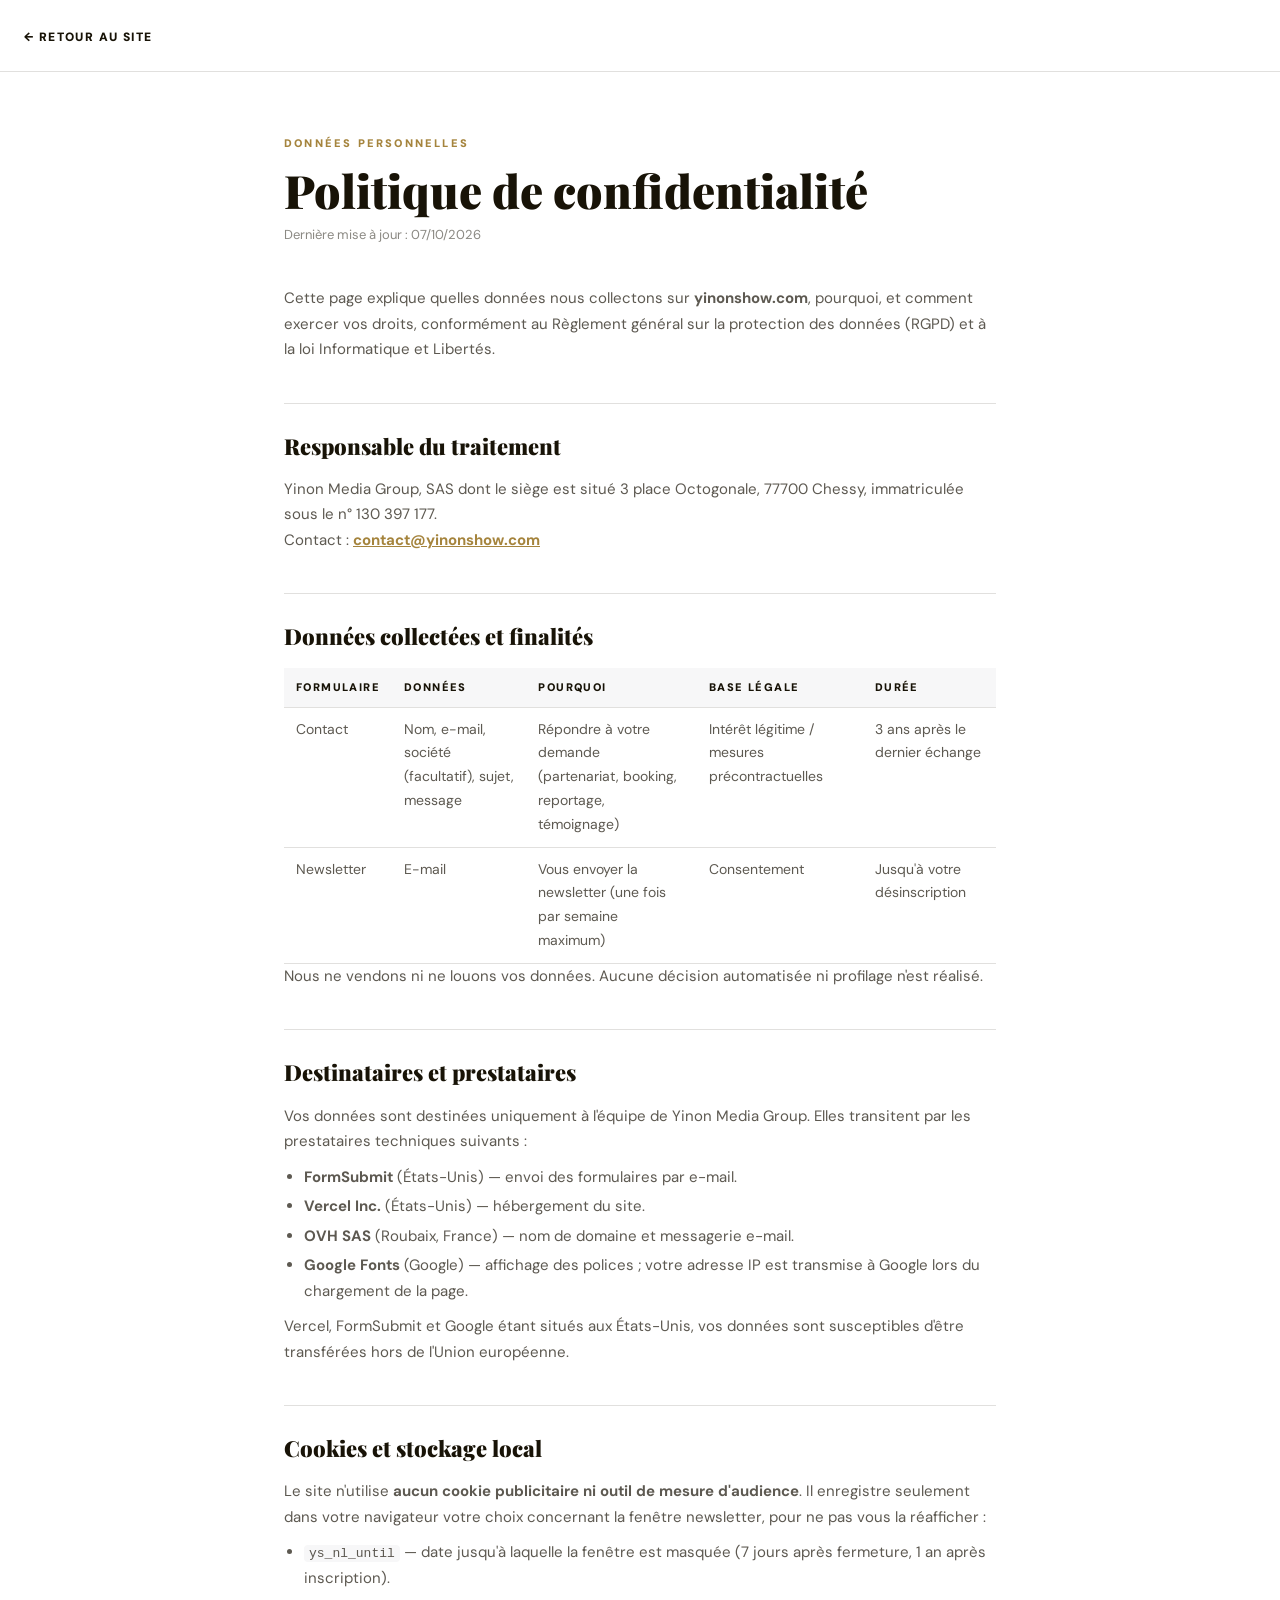
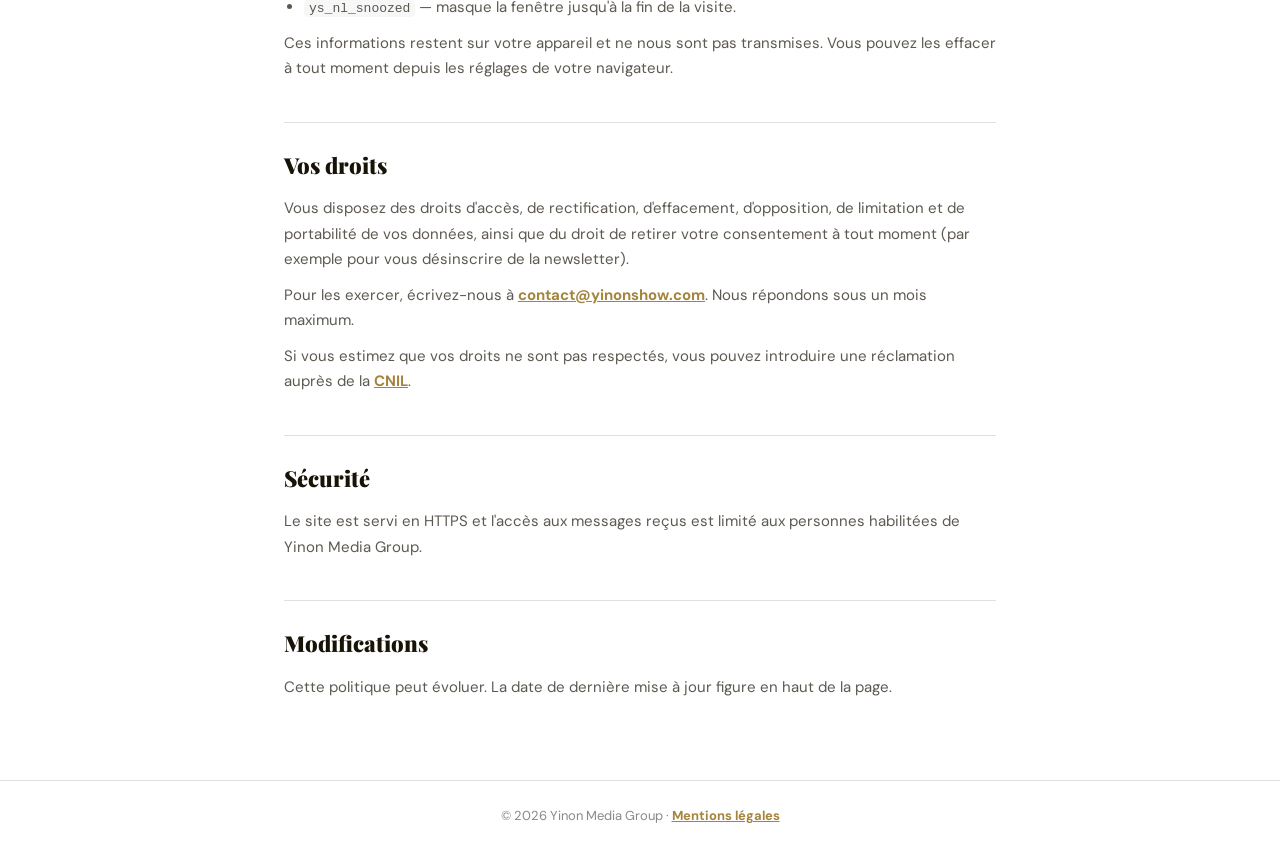
==== confidentialite.html @ 09d11146 "Add files via upload" ====
<!DOCTYPE html>
<html lang="fr">
<head>
<meta charset="UTF-8">
<meta name="viewport" content="width=device-width, initial-scale=1">
<title>Confidentialité — YinonShow</title>
<meta name="robots" content="noindex">
<link rel="preconnect" href="https://fonts.googleapis.com">
<link rel="preconnect" href="https://fonts.gstatic.com" crossorigin>
<link href="https://fonts.googleapis.com/css2?family=DM+Sans:wght@400;500;700;900&family=Playfair+Display:wght@700;900&display=swap" rel="stylesheet">
<style>
:root{--ink:#181307;--ink70:rgba(24,19,7,.70);--ink50:rgba(24,19,7,.50);--line:rgba(24,19,7,.13);
  --gold:#C9AB67;--gold-dp:#A5843D;--cream2:#F7F7F8}
*{box-sizing:border-box;margin:0;padding:0}
body{font-family:'DM Sans',sans-serif;background:#fff;color:var(--ink);line-height:1.7}
a{color:var(--gold-dp);font-weight:700}
.top{border-bottom:1px solid var(--line);padding:22px 24px}
.top a{font-size:12px;font-weight:900;letter-spacing:1.4px;text-transform:uppercase;text-decoration:none;color:var(--ink)}
main{max-width:760px;margin:0 auto;padding:56px 24px 80px}
.kick{font-size:11px;font-weight:900;letter-spacing:2.2px;text-transform:uppercase;color:var(--gold-dp)}
h1{font-family:'Playfair Display',serif;font-weight:900;font-size:clamp(32px,5vw,46px);line-height:1.1;margin:10px 0 8px}
.maj{font-size:13px;color:var(--ink50);margin-bottom:40px}
h2{font-family:'Playfair Display',serif;font-weight:900;font-size:22px;margin:40px 0 12px;padding-top:24px;border-top:1px solid var(--line)}
p,li{font-size:15px;color:var(--ink70)}
p+p,p+ul,ul+p{margin-top:10px}
ul{padding-left:20px}
li+li{margin-top:4px}
.tbl{overflow-x:auto;margin-top:8px}
table{width:100%;border-collapse:collapse;font-size:14px;min-width:520px}
th,td{text-align:left;vertical-align:top;padding:10px 12px;border-bottom:1px solid var(--line);color:var(--ink70)}
th{font-size:11px;font-weight:900;letter-spacing:1.4px;text-transform:uppercase;color:var(--ink);background:var(--cream2)}
code{font-size:13px;background:var(--cream2);padding:1px 5px;border-radius:4px}
footer{border-top:1px solid var(--line);padding:24px;text-align:center;font-size:13px;color:var(--ink50)}
</style>
</head>
<body>
<header class="top"><a href="index.html">← Retour au site</a></header>
<main>
  <span class="kick">Données personnelles</span>
  <h1>Politique de confidentialité</h1>
  <p class="maj">Dernière mise à jour : 07/10/2026</p>

  <p>Cette page explique quelles données nous collectons sur <strong>yinonshow.com</strong>, pourquoi, et comment exercer vos droits, conformément au Règlement général sur la protection des données (RGPD) et à la loi Informatique et Libertés.</p>

  <h2>Responsable du traitement</h2>
  <p>Yinon Media Group, SAS dont le siège est situé 3 place Octogonale, 77700 Chessy, immatriculée sous le n° 130 397 177.<br>
  Contact : <a href="mailto:contact@yinonshow.com">contact@yinonshow.com</a></p>

  <h2>Données collectées et finalités</h2>
  <div class="tbl">
  <table>
    <thead><tr><th>Formulaire</th><th>Données</th><th>Pourquoi</th><th>Base légale</th><th>Durée</th></tr></thead>
    <tbody>
      <tr><td>Contact</td><td>Nom, e-mail, société (facultatif), sujet, message</td><td>Répondre à votre demande (partenariat, booking, reportage, témoignage)</td><td>Intérêt légitime / mesures précontractuelles</td><td>3 ans après le dernier échange</td></tr>
      <tr><td>Newsletter</td><td>E-mail</td><td>Vous envoyer la newsletter (une fois par semaine maximum)</td><td>Consentement</td><td>Jusqu'à votre désinscription</td></tr>
    </tbody>
  </table>
  </div>
  <p>Nous ne vendons ni ne louons vos données. Aucune décision automatisée ni profilage n'est réalisé.</p>

  <h2>Destinataires et prestataires</h2>
  <p>Vos données sont destinées uniquement à l'équipe de Yinon Media Group. Elles transitent par les prestataires techniques suivants :</p>
  <ul>
    <li><strong>FormSubmit</strong> (États-Unis) — envoi des formulaires par e-mail.</li>
    <li><strong>Vercel Inc.</strong> (États-Unis) — hébergement du site.</li>
    <li><strong>OVH SAS</strong> (Roubaix, France) — nom de domaine et messagerie e-mail.</li>
    <li><strong>Google Fonts</strong> (Google) — affichage des polices ; votre adresse IP est transmise à Google lors du chargement de la page.</li>
  </ul>
  <p>Vercel, FormSubmit et Google étant situés aux États-Unis, vos données sont susceptibles d'être transférées hors de l'Union européenne.</p>

  <h2>Cookies et stockage local</h2>
  <p>Le site n'utilise <strong>aucun cookie publicitaire ni outil de mesure d'audience</strong>. Il enregistre seulement dans votre navigateur votre choix concernant la fenêtre newsletter, pour ne pas vous la réafficher :</p>
  <ul>
    <li><code>ys_nl_until</code> — date jusqu'à laquelle la fenêtre est masquée (7 jours après fermeture, 1 an après inscription).</li>
    <li><code>ys_nl_snoozed</code> — masque la fenêtre jusqu'à la fin de la visite.</li>
  </ul>
  <p>Ces informations restent sur votre appareil et ne nous sont pas transmises. Vous pouvez les effacer à tout moment depuis les réglages de votre navigateur.</p>

  <h2>Vos droits</h2>
  <p>Vous disposez des droits d'accès, de rectification, d'effacement, d'opposition, de limitation et de portabilité de vos données, ainsi que du droit de retirer votre consentement à tout moment (par exemple pour vous désinscrire de la newsletter).</p>
  <p>Pour les exercer, écrivez-nous à <a href="mailto:contact@yinonshow.com?subject=Données%20personnelles">contact@yinonshow.com</a>. Nous répondons sous un mois maximum.</p>
  <p>Si vous estimez que vos droits ne sont pas respectés, vous pouvez introduire une réclamation auprès de la <a href="https://www.cnil.fr/fr/plaintes" target="_blank" rel="noopener">CNIL</a>.</p>

  <h2>Sécurité</h2>
  <p>Le site est servi en HTTPS et l'accès aux messages reçus est limité aux personnes habilitées de Yinon Media Group.</p>

  <h2>Modifications</h2>
  <p>Cette politique peut évoluer. La date de dernière mise à jour figure en haut de la page.</p>
</main>
<footer>© 2026 Yinon Media Group · <a href="mentions-legales.html">Mentions légales</a></footer>
</body>
</html>
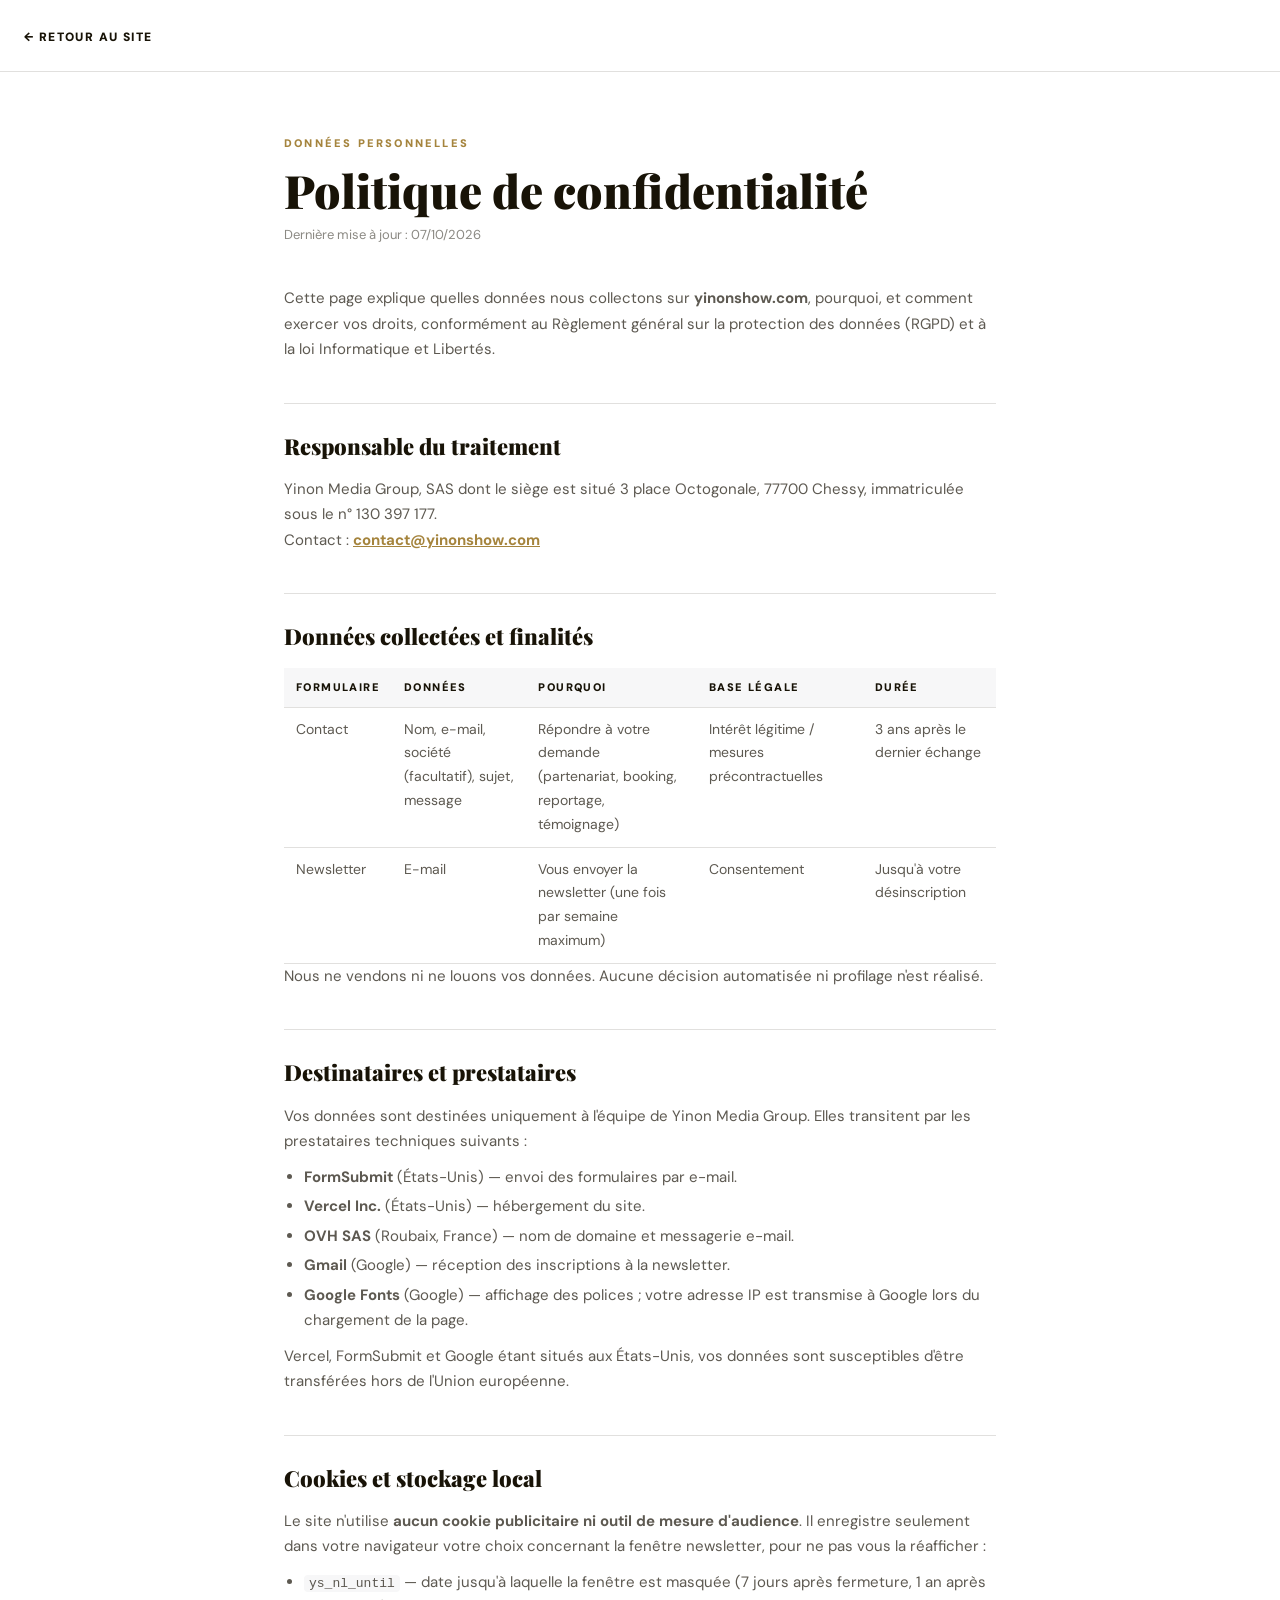
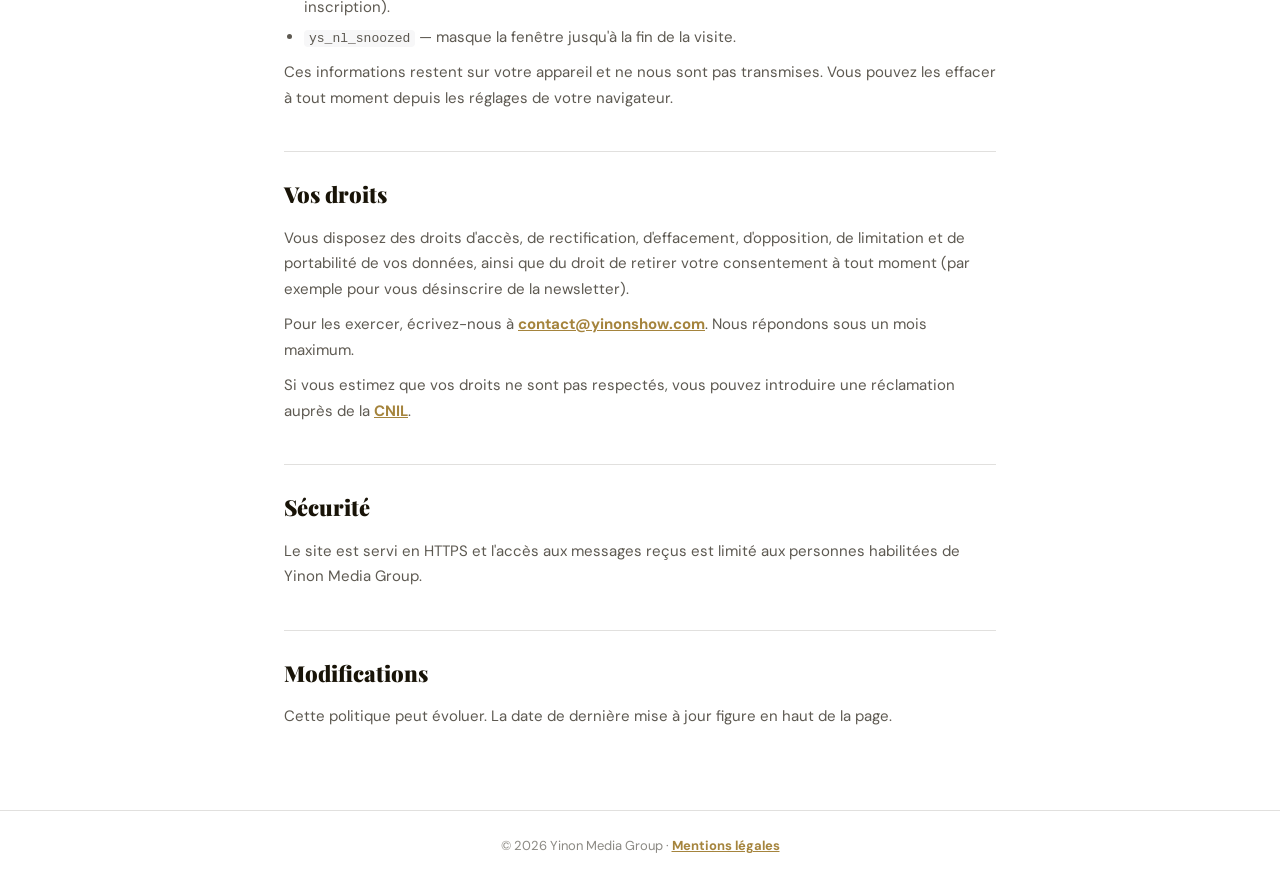
==== commit dbd8618a: "Add files via upload" ====
--- a/confidentialite.html
+++ b/confidentialite.html
@@ -64,6 +64,7 @@
     <li><strong>FormSubmit</strong> (États-Unis) — envoi des formulaires par e-mail.</li>
     <li><strong>Vercel Inc.</strong> (États-Unis) — hébergement du site.</li>
     <li><strong>OVH SAS</strong> (Roubaix, France) — nom de domaine et messagerie e-mail.</li>
+    <li><strong>Gmail</strong> (Google) — réception des inscriptions à la newsletter.</li>
     <li><strong>Google Fonts</strong> (Google) — affichage des polices ; votre adresse IP est transmise à Google lors du chargement de la page.</li>
   </ul>
   <p>Vercel, FormSubmit et Google étant situés aux États-Unis, vos données sont susceptibles d'être transférées hors de l'Union européenne.</p>
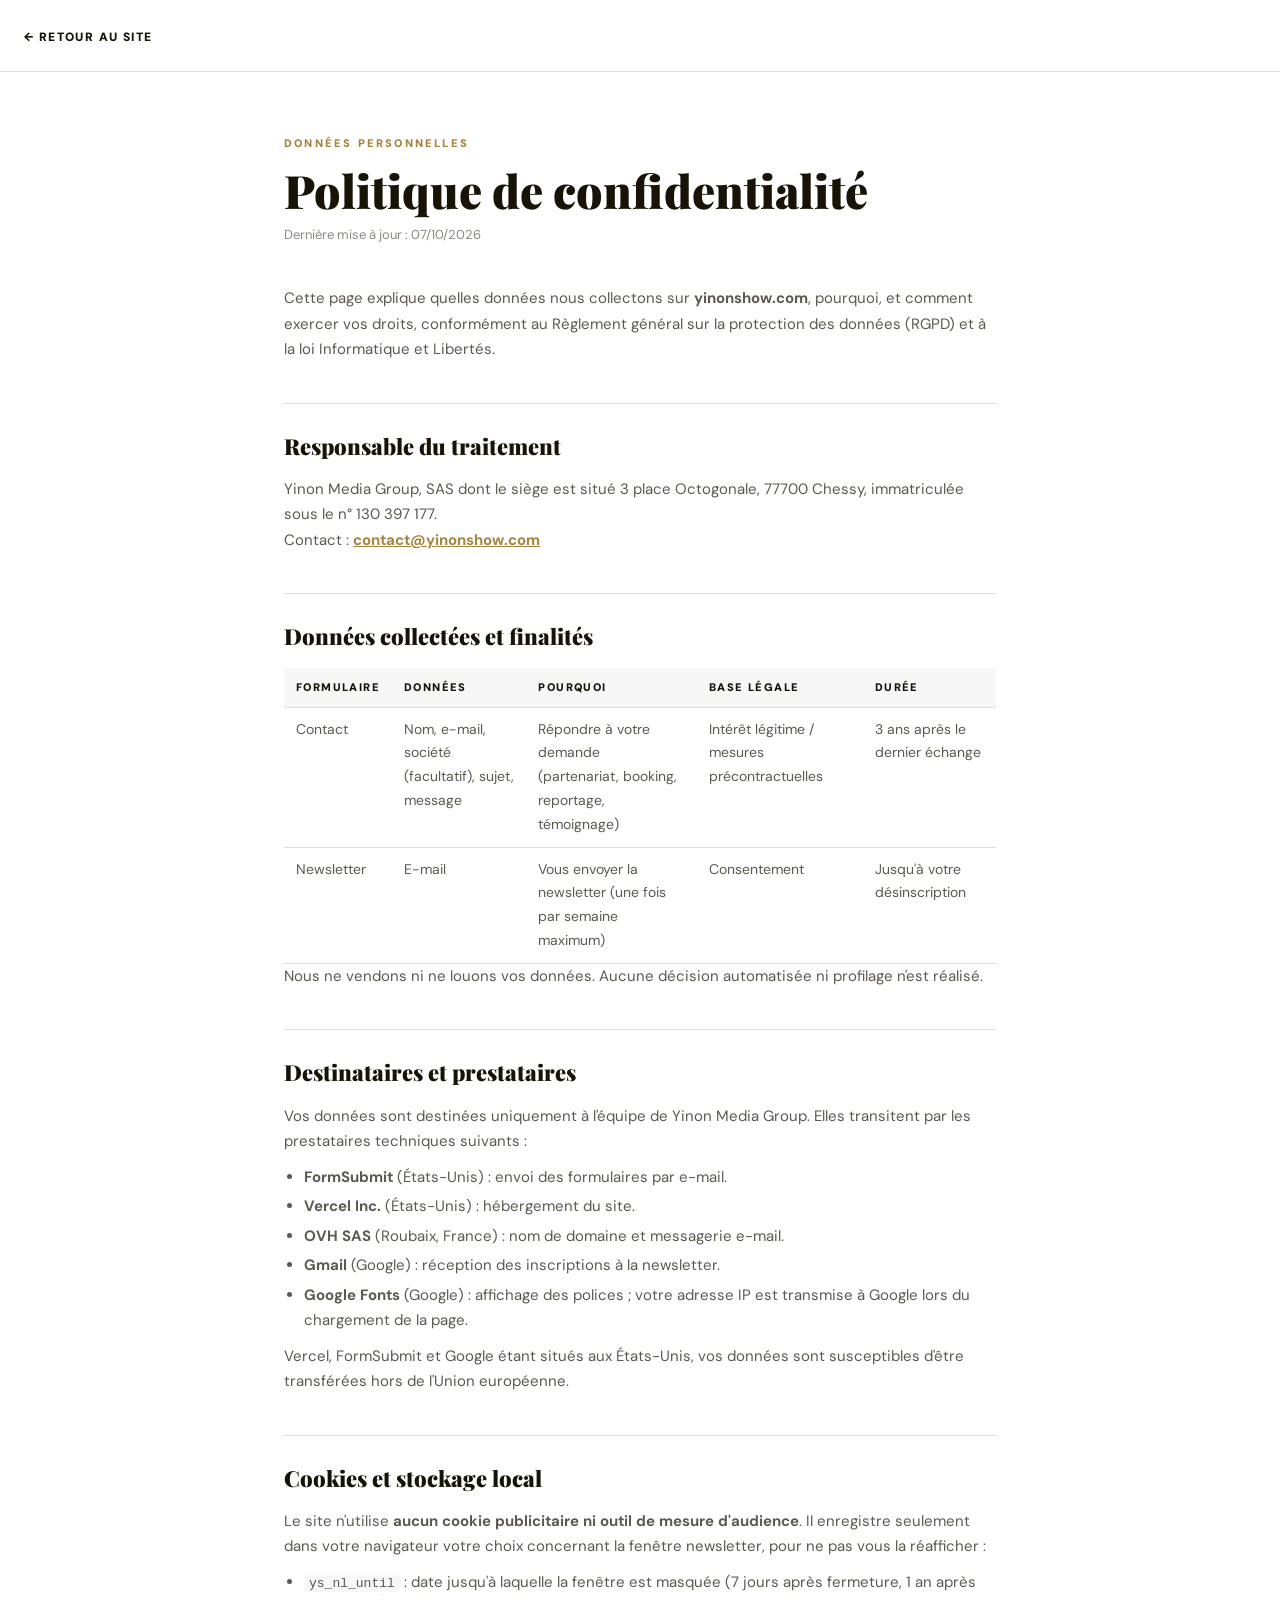
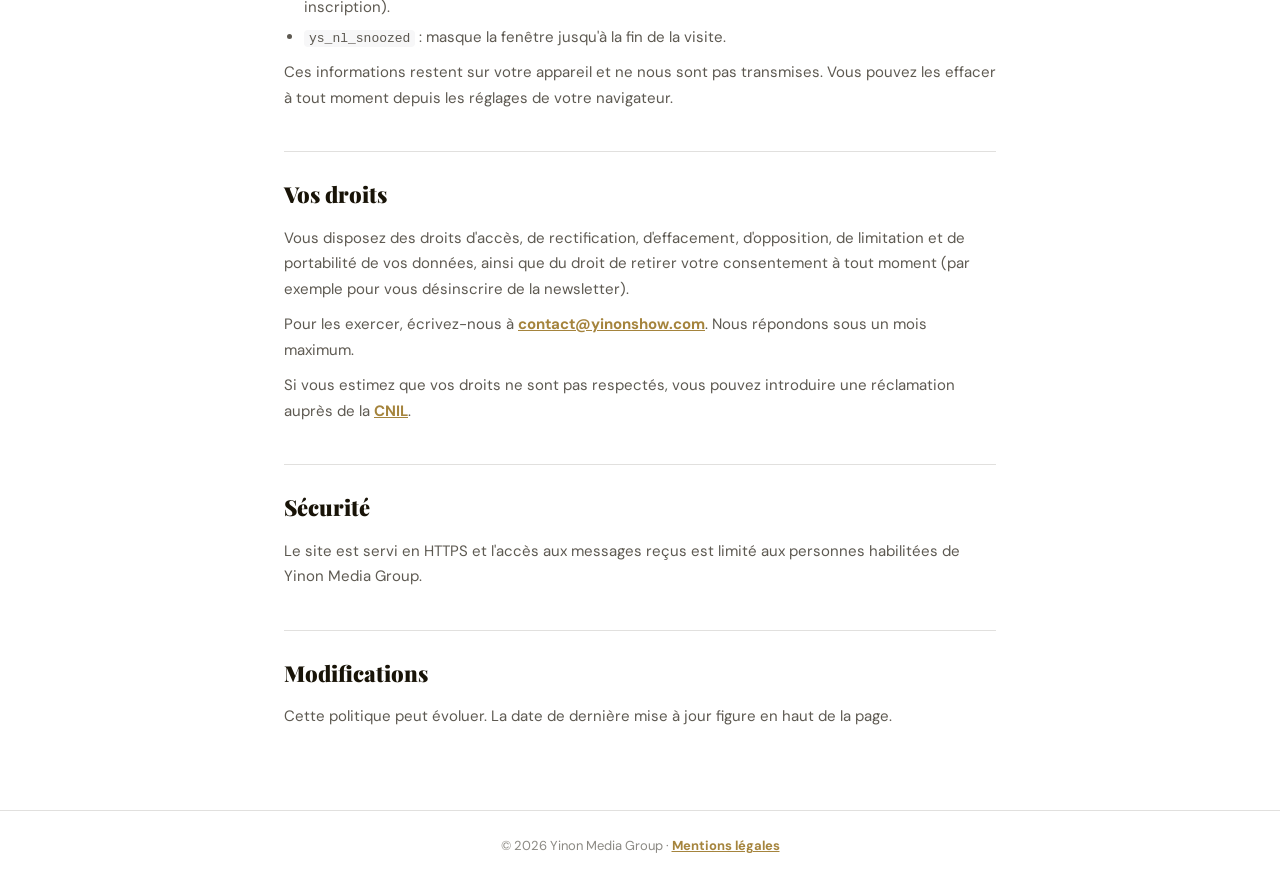
==== commit 45e6d2e2: "Add files via upload" ====
--- a/confidentialite.html
+++ b/confidentialite.html
@@ -3,7 +3,7 @@
 <head>
 <meta charset="UTF-8">
 <meta name="viewport" content="width=device-width, initial-scale=1">
-<title>Confidentialité — YinonShow</title>
+<title>Confidentialité | YinonShow</title>
 <meta name="robots" content="noindex">
 <link rel="preconnect" href="https://fonts.googleapis.com">
 <link rel="preconnect" href="https://fonts.gstatic.com" crossorigin>
@@ -61,19 +61,19 @@
   <h2>Destinataires et prestataires</h2>
   <p>Vos données sont destinées uniquement à l'équipe de Yinon Media Group. Elles transitent par les prestataires techniques suivants :</p>
   <ul>
-    <li><strong>FormSubmit</strong> (États-Unis) — envoi des formulaires par e-mail.</li>
-    <li><strong>Vercel Inc.</strong> (États-Unis) — hébergement du site.</li>
-    <li><strong>OVH SAS</strong> (Roubaix, France) — nom de domaine et messagerie e-mail.</li>
-    <li><strong>Gmail</strong> (Google) — réception des inscriptions à la newsletter.</li>
-    <li><strong>Google Fonts</strong> (Google) — affichage des polices ; votre adresse IP est transmise à Google lors du chargement de la page.</li>
+    <li><strong>FormSubmit</strong> (États-Unis) : envoi des formulaires par e-mail.</li>
+    <li><strong>Vercel Inc.</strong> (États-Unis) : hébergement du site.</li>
+    <li><strong>OVH SAS</strong> (Roubaix, France) : nom de domaine et messagerie e-mail.</li>
+    <li><strong>Gmail</strong> (Google) : réception des inscriptions à la newsletter.</li>
+    <li><strong>Google Fonts</strong> (Google) : affichage des polices ; votre adresse IP est transmise à Google lors du chargement de la page.</li>
   </ul>
   <p>Vercel, FormSubmit et Google étant situés aux États-Unis, vos données sont susceptibles d'être transférées hors de l'Union européenne.</p>
 
   <h2>Cookies et stockage local</h2>
   <p>Le site n'utilise <strong>aucun cookie publicitaire ni outil de mesure d'audience</strong>. Il enregistre seulement dans votre navigateur votre choix concernant la fenêtre newsletter, pour ne pas vous la réafficher :</p>
   <ul>
-    <li><code>ys_nl_until</code> — date jusqu'à laquelle la fenêtre est masquée (7 jours après fermeture, 1 an après inscription).</li>
-    <li><code>ys_nl_snoozed</code> — masque la fenêtre jusqu'à la fin de la visite.</li>
+    <li><code>ys_nl_until</code> : date jusqu'à laquelle la fenêtre est masquée (7 jours après fermeture, 1 an après inscription).</li>
+    <li><code>ys_nl_snoozed</code> : masque la fenêtre jusqu'à la fin de la visite.</li>
   </ul>
   <p>Ces informations restent sur votre appareil et ne nous sont pas transmises. Vous pouvez les effacer à tout moment depuis les réglages de votre navigateur.</p>
 
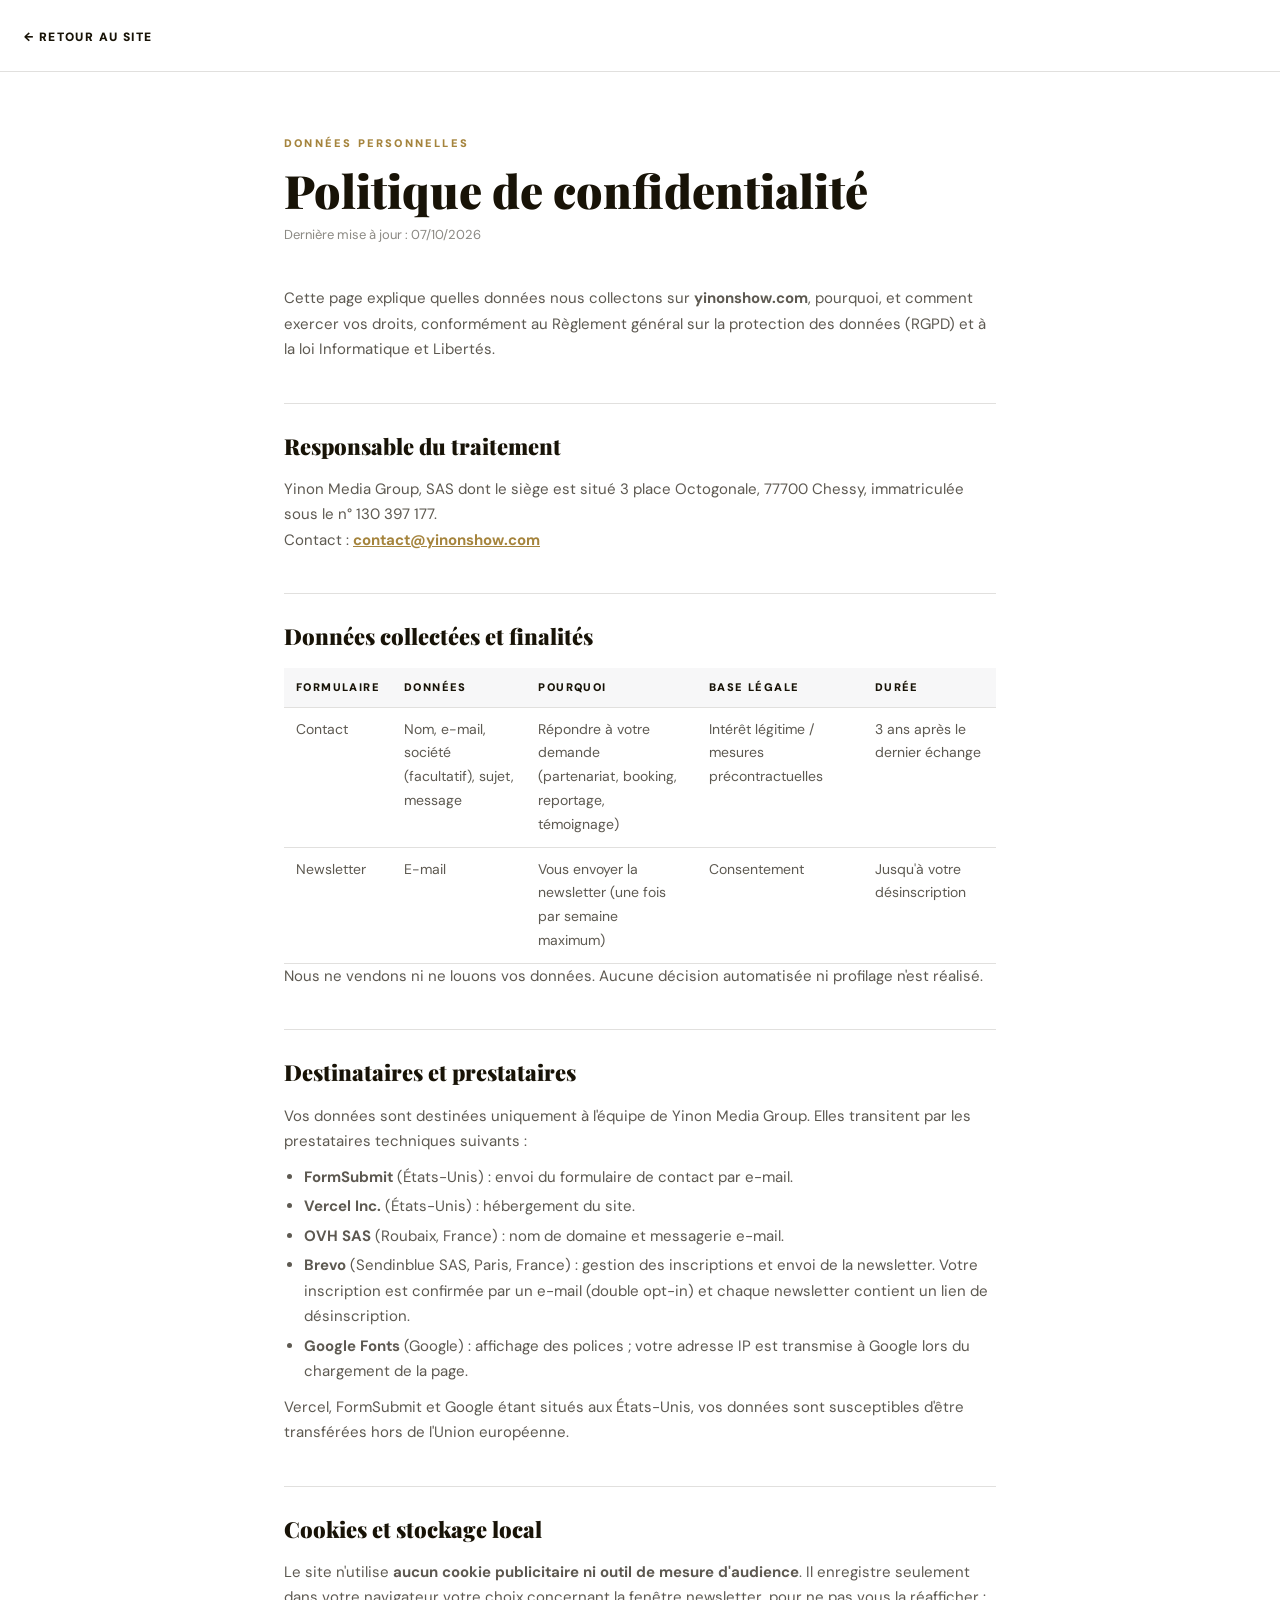
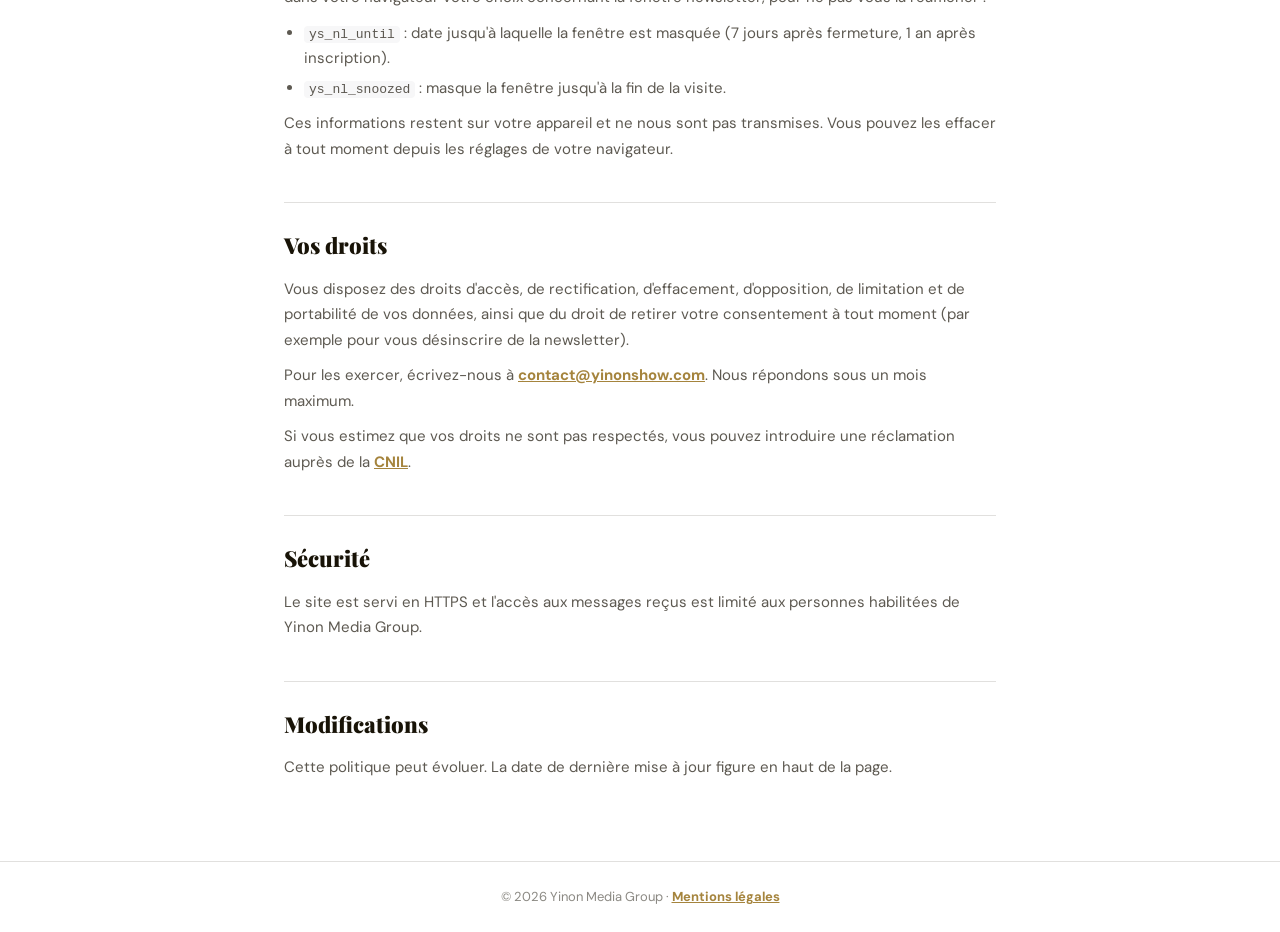
==== commit b6220ff6: "Add files via upload" ====
--- a/confidentialite.html
+++ b/confidentialite.html
@@ -61,10 +61,10 @@
   <h2>Destinataires et prestataires</h2>
   <p>Vos données sont destinées uniquement à l'équipe de Yinon Media Group. Elles transitent par les prestataires techniques suivants :</p>
   <ul>
-    <li><strong>FormSubmit</strong> (États-Unis) : envoi des formulaires par e-mail.</li>
+    <li><strong>FormSubmit</strong> (États-Unis) : envoi du formulaire de contact par e-mail.</li>
     <li><strong>Vercel Inc.</strong> (États-Unis) : hébergement du site.</li>
     <li><strong>OVH SAS</strong> (Roubaix, France) : nom de domaine et messagerie e-mail.</li>
-    <li><strong>Gmail</strong> (Google) : réception des inscriptions à la newsletter.</li>
+    <li><strong>Brevo</strong> (Sendinblue SAS, Paris, France) : gestion des inscriptions et envoi de la newsletter. Votre inscription est confirmée par un e-mail (double opt-in) et chaque newsletter contient un lien de désinscription.</li>
     <li><strong>Google Fonts</strong> (Google) : affichage des polices ; votre adresse IP est transmise à Google lors du chargement de la page.</li>
   </ul>
   <p>Vercel, FormSubmit et Google étant situés aux États-Unis, vos données sont susceptibles d'être transférées hors de l'Union européenne.</p>
